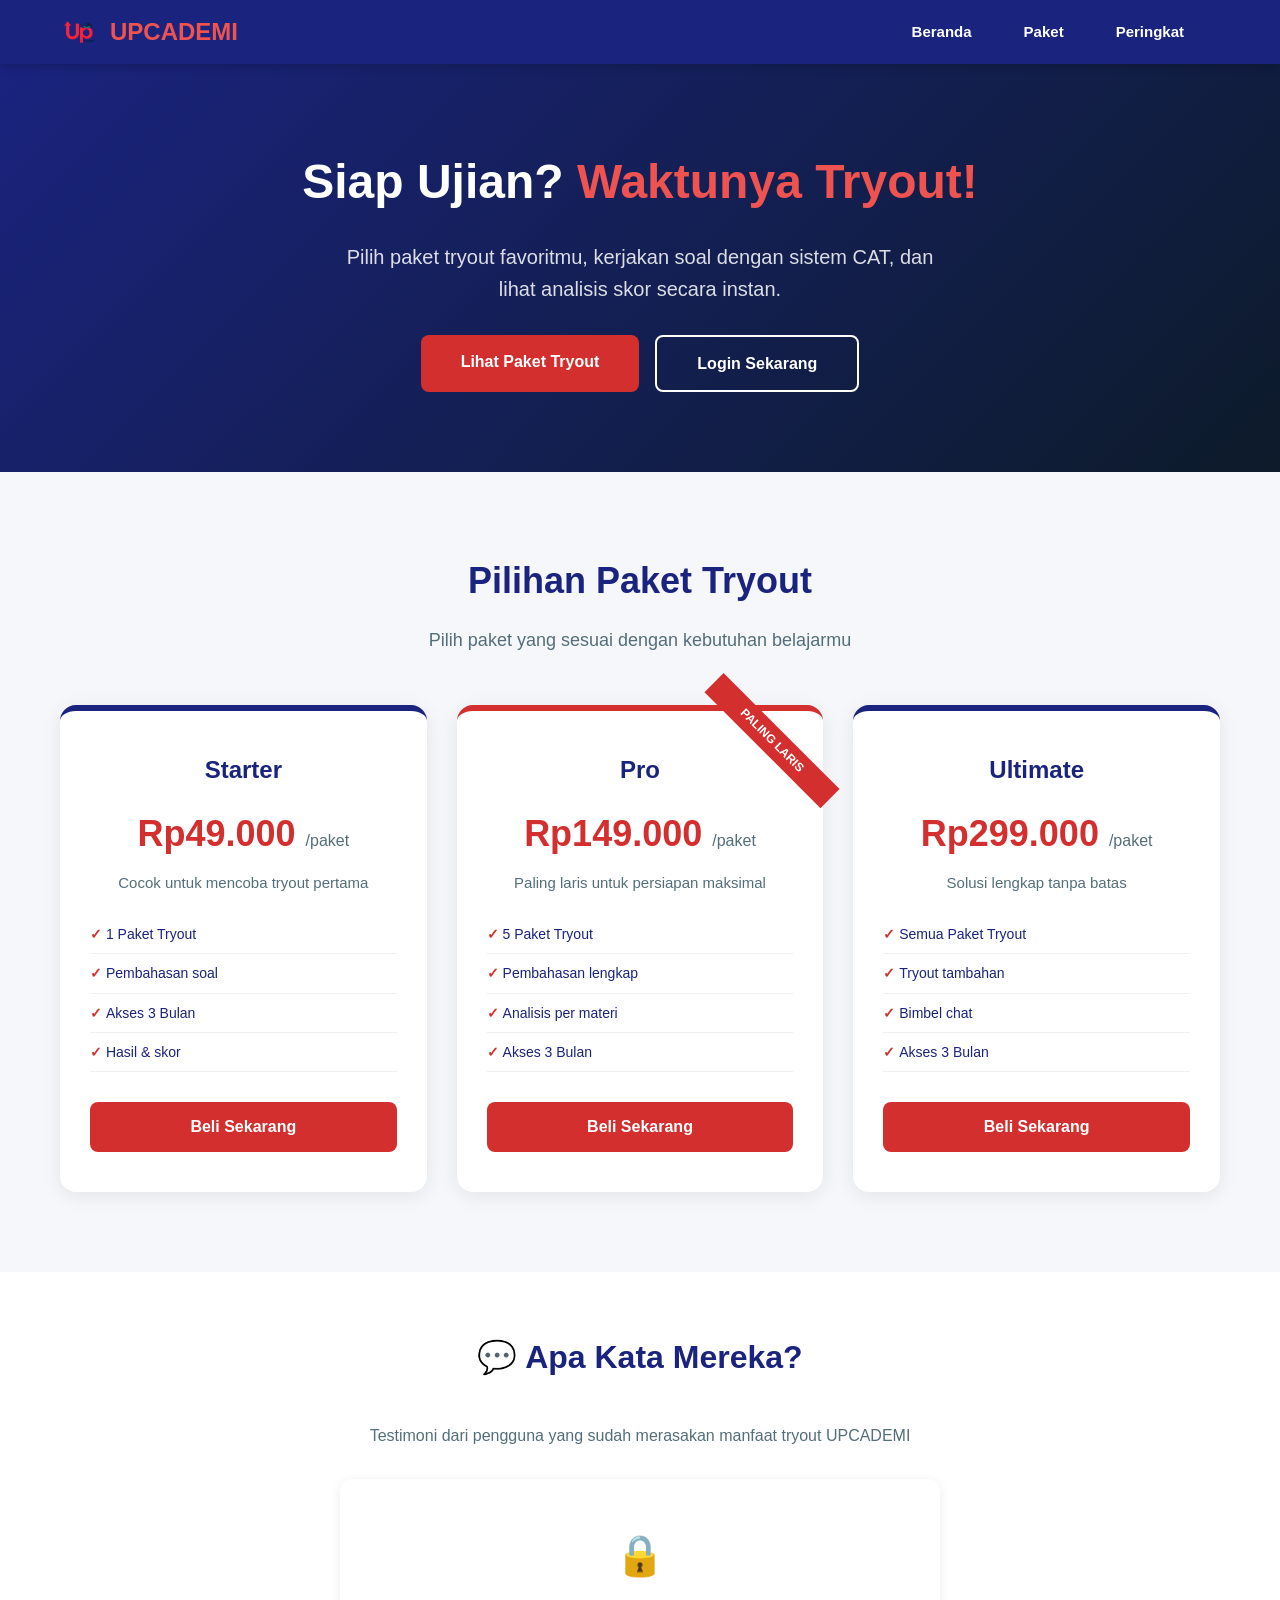
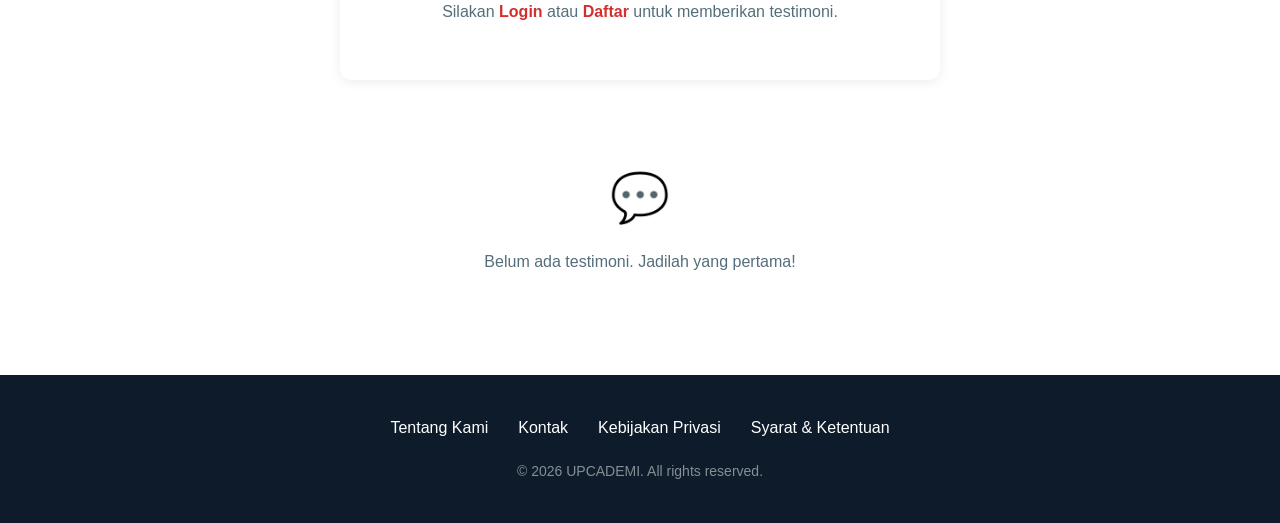
==== index.html @ 49f69860 "Update index.html" ====
<!DOCTYPE html>
<html lang="id">
<head>
    <meta charset="UTF-8">
    <meta name="viewport" content="width=device-width, initial-scale=1.0">
    <title>UPCADEMI - Tryout Online</title>
    <link rel="stylesheet" href="css/style.css">
</head>
<body>

    <!-- ===== NAVBAR ===== -->
    <nav class="navbar">
        <div class="container">
            <a href="index.html" class="logo">
                <img src="assets/images/logo.png" alt="UPCADEMI" style="height: 40px;">
                <span>UPCADEMI</span>
            </a>
            <div class="hamburger" onclick="toggleMenu()">
                <span></span>
                <span></span>
                <span></span>
            </div>
            <div class="nav-menu" id="navMenu">
                <a href="index.html">Beranda</a>
                <a href="packages.html">Paket</a>
                <a href="leaderboard.html">Peringkat</a>
                <div id="navbarLogin">
                    <!-- Diisi oleh JavaScript -->
                </div>
            </div>
        </div>
    </nav>

    <!-- ===== HERO SECTION ===== -->
    <section class="hero">
        <div class="container">
            <h1>Siap Ujian? <span>Waktunya Tryout!</span></h1>
            <p>Pilih paket tryout favoritmu, kerjakan soal dengan sistem CAT, dan lihat analisis skor secara instan.</p>
            <div class="hero-buttons">
                <a href="packages.html" class="btn-primary">Lihat Paket Tryout</a>
                <a href="login.html" class="btn-secondary">Login Sekarang</a>
            </div>
        </div>
    </section>

    <!-- ===== PAKET TRYOUT ===== -->
    <section class="packages" id="packages">
        <div class="container">
            <h2>Pilihan Paket Tryout</h2>
            <p class="subtitle">Pilih paket yang sesuai dengan kebutuhan belajarmu</p>

            <div class="package-grid">
                <div class="package-card">
                    <div class="package-name">Starter</div>
                    <div class="package-price">Rp49.000 <small>/paket</small></div>
                    <p class="package-desc">Cocok untuk mencoba tryout pertama</p>
                    <ul class="package-features">
                        <li>1 Paket Tryout</li>
                        <li>Pembahasan soal</li>
                        <li>Akses 3 Bulan</li>
                        <li>Hasil & skor</li>
                    </ul>
                    <a href="checkout.html?paket=starter" class="btn-buy">Beli Sekarang</a>
                </div>

                <div class="package-card popular">
                    <div class="badge-popular">Paling Laris</div>
                    <div class="package-name">Pro</div>
                    <div class="package-price">Rp149.000 <small>/paket</small></div>
                    <p class="package-desc">Paling laris untuk persiapan maksimal</p>
                    <ul class="package-features">
                        <li>5 Paket Tryout</li>
                        <li>Pembahasan lengkap</li>
                        <li>Analisis per materi</li>
                        <li>Akses 3 Bulan</li>
                    </ul>
                    <a href="checkout.html?paket=pro" class="btn-buy">Beli Sekarang</a>
                </div>

                <div class="package-card">
                    <div class="package-name">Ultimate</div>
                    <div class="package-price">Rp299.000 <small>/paket</small></div>
                    <p class="package-desc">Solusi lengkap tanpa batas</p>
                    <ul class="package-features">
                        <li>Semua Paket Tryout</li>
                        <li>Tryout tambahan</li>
                        <li>Bimbel chat</li>
                        <li>Akses 3 Bulan</li>
                    </ul>
                    <a href="checkout.html?paket=ultimate" class="btn-buy">Beli Sekarang</a>
                </div>
            </div>
        </div>
    </section>

    <!-- ===== KOMENTAR ===== -->
    <section class="testimonials" id="testimoniSection">
        <div class="container">
            <h2>💬 Apa Kata Mereka?</h2>
            <p class="subtitle" style="text-align:center; color:var(--text-gray); margin-bottom:30px;">
                Testimoni dari pengguna yang sudah merasakan manfaat tryout UPCADEMI
            </p>

            <div id="formKomentarWrapper" style="max-width:600px; margin:0 auto 40px; background:var(--white); padding:24px; border-radius:12px; box-shadow:0 2px 12px rgba(0,0,0,0.08);">
                <div id="komentarLoginWarning" style="text-align:center; padding:20px 0;">
                    <div style="font-size:40px; margin-bottom:12px;">🔒</div>
                    <p style="color:var(--text-gray); margin-bottom:12px;">
                        Silakan <a href="login.html" style="color:var(--red); font-weight:700;">Login</a> 
                        atau <a href="register.html" style="color:var(--red); font-weight:700;">Daftar</a> 
                        untuk memberikan testimoni.
                    </p>
                </div>

                <div id="komentarFormIsi" style="display:none;">
                    <h4 style="color:var(--navy); margin-bottom:12px;">📝 Kirim Testimoni</h4>
                    <form id="formKomentar" onsubmit="return submitKomentar(event)">
                        <div style="margin-bottom:12px;">
                            <input type="text" id="komentarNama" placeholder="Nama Anda" required style="width:100%; padding:10px 14px; border:2px solid #E0E0E0; border-radius:8px; font-size:14px;">
                        </div>
                        <div style="margin-bottom:12px;">
                            <textarea id="komentarText" placeholder="Tulis pengalaman Anda menggunakan tryout UPCADEMI..." required style="width:100%; padding:10px 14px; border:2px solid #E0E0E0; border-radius:8px; font-size:14px; min-height:80px; resize:vertical;"></textarea>
                        </div>
                        <button type="submit" style="padding:10px 32px; background:var(--red); color:var(--white); border:none; border-radius:8px; font-weight:700; cursor:pointer;">📤 Kirim Testimoni</button>
                    </form>
                    <div id="komentarAlert" style="margin-top:12px; display:none; padding:10px 16px; border-radius:8px;"></div>
                </div>
            </div>

            <div id="daftarKomentar" style="max-width:700px; margin:0 auto;"></div>
        </div>
    </section>

    <!-- ===== FOOTER ===== -->
    <footer class="footer">
        <div class="container">
            <div class="footer-links">
                <a href="tentang.html">Tentang Kami</a>
                <a href="kontak.html">Kontak</a>
                <a href="privasi.html">Kebijakan Privasi</a>
                <a href="syarat.html">Syarat & Ketentuan</a>
            </div>
            <div class="copyright">&copy; 2026 UPCADEMI. All rights reserved.</div>
        </div>
    </footer>

    <script src="js/script.js"></script>
    <script>
        // ===== UPDATE NAVBAR =====
        function updateNavbar() {
            const container = document.getElementById('navbarLogin');
            if (!container) return;

            const isAdmin = localStorage.getItem('isAdmin') === 'true';
            const isLoggedIn = localStorage.getItem('userEmail') !== null;

            if (isLoggedIn) {
                if (isAdmin) {
                    container.innerHTML = `
                        <a href="dashboard-admin.html" style="background: rgba(255,255,255,0.15);">Admin</a>
                        <a href="#" onclick="logout()" class="btn-login">Logout</a>
                    `;
                } else {
                    container.innerHTML = `
                        <a href="dashboard-user.html" style="background: rgba(255,255,255,0.15);">Dashboard</a>
                        <a href="#" onclick="logout()" class="btn-login">Logout</a>
                    `;
                }
            } else {
                container.innerHTML = `
                    <a href="register.html" class="btn-register">Daftar</a>
                    <a href="login.html" class="btn-login">Login</a>
                `;
            }
        }

        function logout() {
    if (confirm('Yakin ingin logout?')) {
        localStorage.removeItem('isAdmin');
        localStorage.removeItem('userEmail');
        localStorage.removeItem('userName');
        // Tambahkan ini untuk hapus semua data komentar/riwayat (opsional)
        // localStorage.clear();
        window.location.href = 'index.html';
        function logout() {
    if (confirm('Yakin ingin logout?')) {
        localStorage.clear(); // <-- ini bersihin SEMUA data
        window.location.href = 'index.html';
    }
}
    }
}
    </script>

</body>
</html>
---- css/style.css ----
/* ===== RESET & VARIABEL ===== */
* {
    margin: 0;
    padding: 0;
    box-sizing: border-box;
}

:root {
    --navy: #1A237E;
    --navy-dark: #0D1B2A;
    --navy-light: #283593;
    --red: #D32F2F;
    --red-light: #EF5350;
    --red-dark: #B71C1C;
    --white: #FFFFFF;
    --gray-bg: #F5F7FA;
    --text-dark: #1A237E;
    --text-gray: #546E7A;
    --green: #2E7D32;
    --green-light: #66BB6A;
}

body {
    font-family: 'Segoe UI', Tahoma, Geneva, Verdana, sans-serif;
    background-color: var(--gray-bg);
    color: var(--text-dark);
    line-height: 1.6;
}

a {
    text-decoration: none;
    color: inherit;
}

.container {
    max-width: 1200px;
    margin: 0 auto;
    padding: 0 20px;
}

/* ===== NAVBAR ===== */
.navbar {
    background-color: var(--navy);
    padding: 12px 0;
    position: sticky;
    top: 0;
    z-index: 1000;
    box-shadow: 0 2px 10px rgba(0, 0, 0, 0.2);
}

.navbar .container {
    display: flex;
    justify-content: space-between;
    align-items: center;
}

.logo {
    display: flex;
    align-items: center;
    gap: 10px;
    font-size: 24px;
    font-weight: 700;
    color: var(--white);
}

.logo img {
    height: 40px;
}

.logo span {
    color: var(--red-light);
}

.nav-menu {
    display: flex;
    align-items: center;
    gap: 20px;
}

.nav-menu a {
    color: var(--white);
    font-weight: 600;
    transition: 0.3s;
    padding: 8px 16px;
    border-radius: 6px;
    font-size: 15px;
}

.nav-menu a:hover {
    background-color: rgba(255, 255, 255, 0.15);
}

.btn-login {
    background-color: var(--red);
    padding: 8px 24px;
    border-radius: 6px;
    font-weight: 600;
    color: var(--white) !important;
    transition: 0.3s;
}

.btn-login:hover {
    background-color: var(--red-dark) !important;
    transform: scale(1.05);
}

.btn-register {
    border: 2px solid var(--white);
    padding: 8px 24px;
    border-radius: 6px;
    font-weight: 600;
    color: var(--white) !important;
    transition: 0.3s;
}

.btn-register:hover {
    background-color: var(--white);
    color: var(--navy) !important;
}

/* Hamburger Mobile */
.hamburger {
    display: none;
    flex-direction: column;
    cursor: pointer;
    gap: 5px;
    padding: 5px;
}

.hamburger span {
    width: 28px;
    height: 3px;
    background-color: var(--white);
    border-radius: 3px;
    transition: 0.3s;
}

/* ===== HERO ===== */
.hero {
    background: linear-gradient(135deg, var(--navy) 0%, var(--navy-dark) 100%);
    color: var(--white);
    padding: 80px 0;
    text-align: center;
}

.hero h1 {
    font-size: 48px;
    margin-bottom: 20px;
    font-weight: 800;
}

.hero h1 span {
    color: var(--red-light);
}

.hero p {
    font-size: 20px;
    max-width: 600px;
    margin: 0 auto 30px;
    color: rgba(255, 255, 255, 0.85);
}

.hero-buttons {
    display: flex;
    gap: 16px;
    justify-content: center;
    flex-wrap: wrap;
}

.btn-primary {
    background-color: var(--red);
    color: var(--white);
    padding: 14px 40px;
    border-radius: 8px;
    font-weight: 700;
    font-size: 16px;
    transition: 0.3s;
    display: inline-block;
    border: none;
    cursor: pointer;
}

.btn-primary:hover {
    background-color: var(--red-dark);
    transform: translateY(-3px);
    box-shadow: 0 8px 25px rgba(211, 47, 47, 0.4);
}

.btn-secondary {
    background-color: transparent;
    color: var(--white);
    padding: 14px 40px;
    border-radius: 8px;
    font-weight: 700;
    font-size: 16px;
    transition: 0.3s;
    display: inline-block;
    border: 2px solid var(--white);
}

.btn-secondary:hover {
    background-color: var(--white);
    color: var(--navy);
    transform: translateY(-3px);
}

/* ===== PAKET ===== */
.packages {
    padding: 80px 0;
}

.packages h2 {
    text-align: center;
    font-size: 36px;
    margin-bottom: 16px;
    color: var(--navy);
}

.packages .subtitle {
    text-align: center;
    color: var(--text-gray);
    margin-bottom: 50px;
    font-size: 18px;
}

.package-grid {
    display: grid;
    grid-template-columns: repeat(3, 1fr);
    gap: 30px;
}

.package-card {
    background: var(--white);
    border-radius: 16px;
    padding: 40px 30px;
    box-shadow: 0 4px 20px rgba(0, 0, 0, 0.08);
    transition: 0.3s;
    text-align: center;
    border-top: 6px solid var(--navy);
    position: relative;
}

.package-card:hover {
    transform: translateY(-8px);
    box-shadow: 0 12px 40px rgba(0, 0, 0, 0.15);
}

.package-card.popular {
    border-top-color: var(--red);
}

.badge-popular {
    position: absolute;
    top: 16px;
    right: -30px;
    background: var(--red);
    color: white;
    padding: 4px 40px;
    font-size: 12px;
    font-weight: 700;
    transform: rotate(45deg);
    text-transform: uppercase;
}

.package-name {
    font-size: 24px;
    font-weight: 700;
    color: var(--navy);
    margin-bottom: 8px;
}

.package-price {
    font-size: 36px;
    font-weight: 800;
    color: var(--red);
    margin: 16px 0 8px;
}

.package-price small {
    font-size: 16px;
    font-weight: 400;
    color: var(--text-gray);
}

.package-desc {
    color: var(--text-gray);
    margin-bottom: 20px;
    font-size: 15px;
}

.package-features {
    list-style: none;
    text-align: left;
    margin-bottom: 30px;
    padding: 0;
}

.package-features li {
    padding: 8px 0;
    border-bottom: 1px solid #f0f0f0;
    color: var(--text-dark);
    font-size: 14px;
}

.package-features li::before {
    content: "✓ ";
    color: var(--red);
    font-weight: 700;
}

.btn-buy {
    display: inline-block;
    background-color: var(--red);
    color: var(--white);
    padding: 12px 40px;
    border-radius: 8px;
    font-weight: 700;
    transition: 0.3s;
    width: 100%;
    border: none;
    cursor: pointer;
    font-size: 16px;
}

.btn-buy:hover {
    background-color: var(--red-dark);
    transform: scale(1.02);
}

/* ===== TESTIMONI ===== */
.testimonials {
    padding: 60px 0;
    background: var(--white);
}

.testimonials h2 {
    text-align: center;
    font-size: 32px;
    margin-bottom: 40px;
    color: var(--navy);
}

.testimonial-grid {
    display: grid;
    grid-template-columns: repeat(3, 1fr);
    gap: 30px;
}

.testimonial-card {
    background: var(--gray-bg);
    padding: 30px;
    border-radius: 12px;
    text-align: center;
}

.testimonial-card p {
    font-style: italic;
    margin-bottom: 16px;
    color: var(--text-dark);
}

.testimonial-card .user {
    font-weight: 700;
    color: var(--navy);
}

/* ===== FOOTER ===== */
.footer {
    background-color: var(--navy-dark);
    color: rgba(255, 255, 255, 0.7);
    padding: 40px 0;
    text-align: center;
}

.footer-links {
    display: flex;
    justify-content: center;
    gap: 30px;
    flex-wrap: wrap;
    margin-bottom: 20px;
}

.footer-links a {
    color: var(--white);
    transition: 0.3s;
}

.footer-links a:hover {
    color: var(--red-light);
}

.copyright {
    font-size: 14px;
    color: rgba(255, 255, 255, 0.5);
}

/* ===== RESPONSIF ===== */
@media (max-width: 992px) {
    .package-grid,
    .testimonial-grid {
        grid-template-columns: repeat(2, 1fr);
    }

    .hero h1 {
        font-size: 36px;
    }
}

@media (max-width: 768px) {
    .nav-menu {
        display: none;
        flex-direction: column;
        position: absolute;
        top: 70px;
        left: 0;
        right: 0;
        background-color: var(--navy);
        padding: 20px;
        gap: 12px;
        box-shadow: 0 10px 20px rgba(0, 0, 0, 0.2);
    }

    .nav-menu.active {
        display: flex;
    }

    .hamburger {
        display: flex;
    }

    .hero h1 {
        font-size: 28px;
    }

    .hero p {
        font-size: 16px;
        padding: 0 20px;
    }

    .hero-buttons {
        flex-direction: column;
        align-items: center;
    }

    .btn-primary,
    .btn-secondary {
        width: 80%;
        text-align: center;
    }

    .package-grid,
    .testimonial-grid {
        grid-template-columns: 1fr;
        max-width: 400px;
        margin: 0 auto;
    }

    .packages h2 {
        font-size: 28px;
    }
}

@media (max-width: 480px) {
    .hero {
        padding: 50px 0;
    }

    .hero h1 {
        font-size: 24px;
    }

    .package-card {
        padding: 30px 20px;
    }

    .package-price {
        font-size: 30px;
    }
}
/* ===== KOMENTAR/TESTIMONI ===== */
.komentar-item {
    background: var(--white);
    padding: 20px 24px;
    border-radius: 12px;
    box-shadow: 0 2px 12px rgba(0,0,0,0.06);
    margin-bottom: 16px;
    border-left: 4px solid var(--navy);
    transition: 0.3s;
}

.komentar-item:hover {
    box-shadow: 0 4px 20px rgba(0,0,0,0.1);
}

.komentar-item .komentar-header {
    display: flex;
    justify-content: space-between;
    align-items: center;
    margin-bottom: 8px;
    flex-wrap: wrap;
    gap: 8px;
}

.komentar-item .komentar-nama {
    font-weight: 700;
    color: var(--navy);
    font-size: 16px;
}

.komentar-item .komentar-badge {
    font-size: 11px;
    background: #E8F5E9;
    color: var(--green);
    padding: 2px 12px;
    border-radius: 12px;
    font-weight: 600;
}

.komentar-item .komentar-tanggal {
    font-size: 12px;
    color: var(--text-gray);
}

.komentar-item .komentar-teks {
    font-size: 15px;
    line-height: 1.7;
    color: var(--text-dark);
}

.komentar-item .komentar-teks::before {
    content: '"';
    color: var(--navy-light);
    font-size: 24px;
    font-weight: 700;
    opacity: 0.3;
    margin-right: 4px;
}

.komentar-item .komentar-teks::after {
    content: '"';
    color: var(--navy-light);
    font-size: 24px;
    font-weight: 700;
    opacity: 0.3;
    margin-left: 4px;
}

.komentar-empty {
    text-align: center;
    padding: 40px 20px;
    color: var(--text-gray);
}

.komentar-empty .icon {
    font-size: 48px;
    margin-bottom: 12px;
}
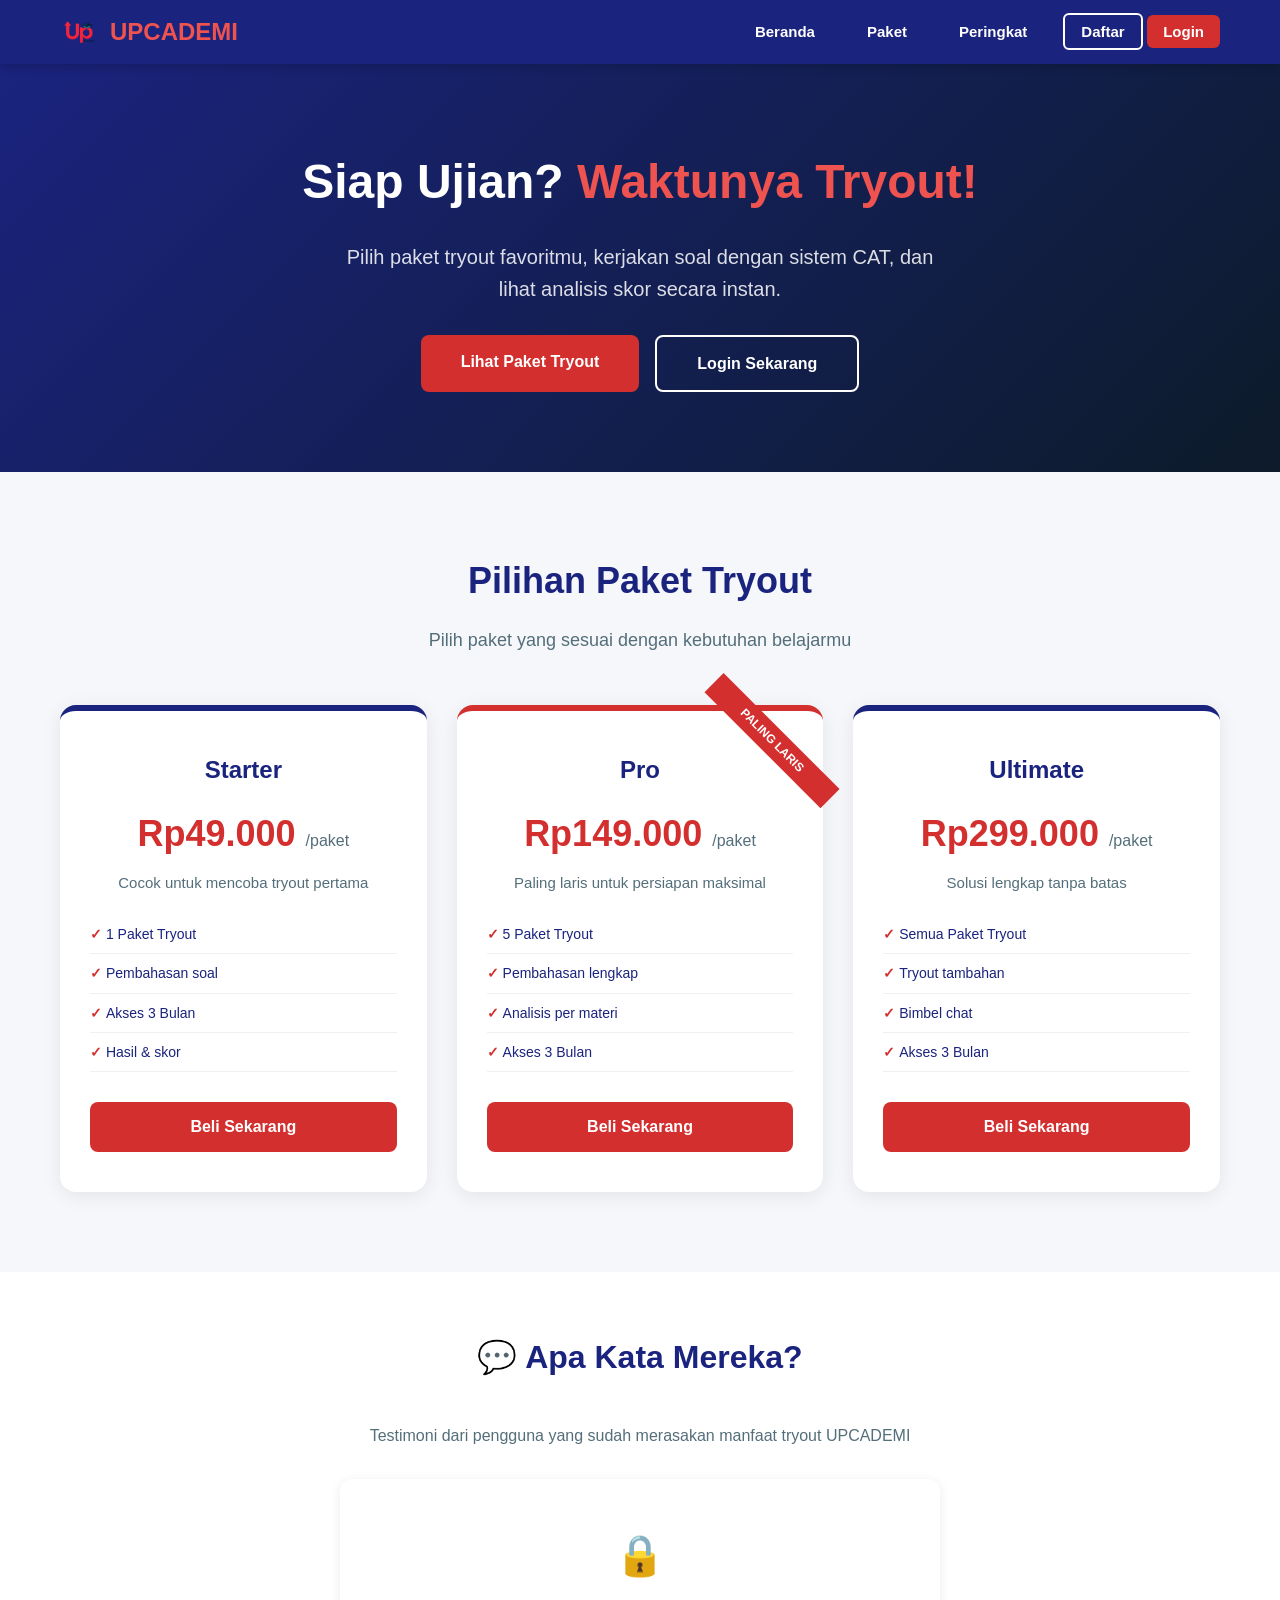
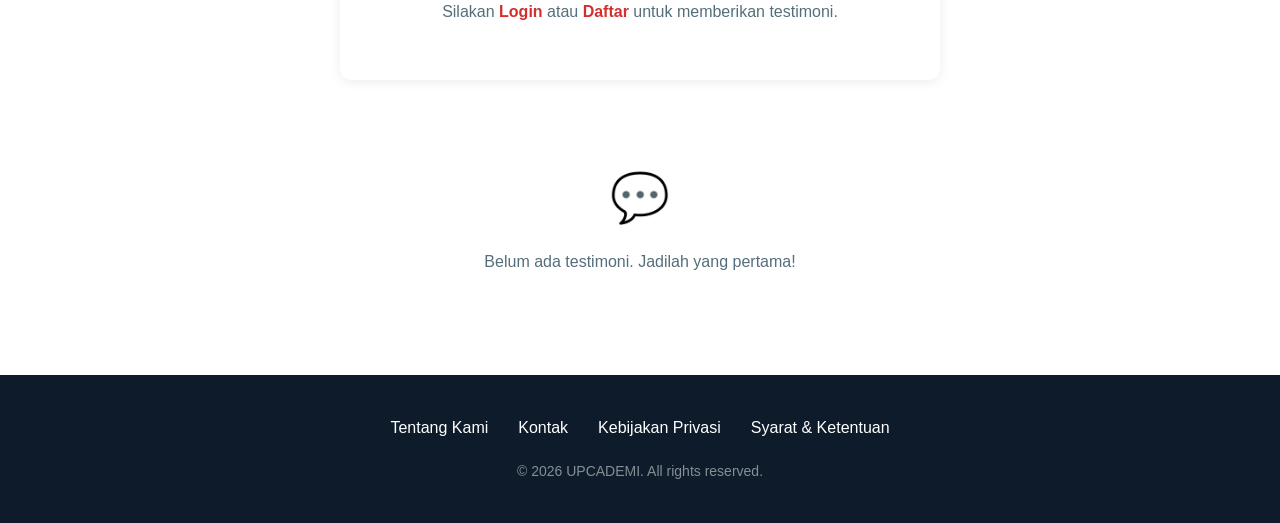
==== commit 5cccfc87: "Update index.html" ====
--- a/index.html
+++ b/index.html
@@ -174,21 +174,25 @@
         }
 
         function logout() {
-    if (confirm('Yakin ingin logout?')) {
-        localStorage.removeItem('isAdmin');
-        localStorage.removeItem('userEmail');
-        localStorage.removeItem('userName');
-        // Tambahkan ini untuk hapus semua data komentar/riwayat (opsional)
-        // localStorage.clear();
-        window.location.href = 'index.html';
-        function logout() {
-    if (confirm('Yakin ingin logout?')) {
-        localStorage.clear(); // <-- ini bersihin SEMUA data
-        window.location.href = 'index.html';
-    }
-}
-    }
-}
+            if (confirm('Yakin ingin logout?')) {
+                localStorage.removeItem('isAdmin');
+                localStorage.removeItem('userEmail');
+                localStorage.removeItem('userName');
+                window.location.href = 'index.html';
+            }
+        }
+
+        // ===== DENGARKAN PERUBAHAN LOCALSTORAGE =====
+        window.addEventListener('storage', function(e) {
+            if (e.key === 'isAdmin' || e.key === 'userEmail') {
+                updateNavbar();
+            }
+        });
+
+        // ===== JALANKAN SAAT HALAMAN LOAD =====
+        document.addEventListener('DOMContentLoaded', function() {
+            updateNavbar();
+        });
     </script>
 
 </body>
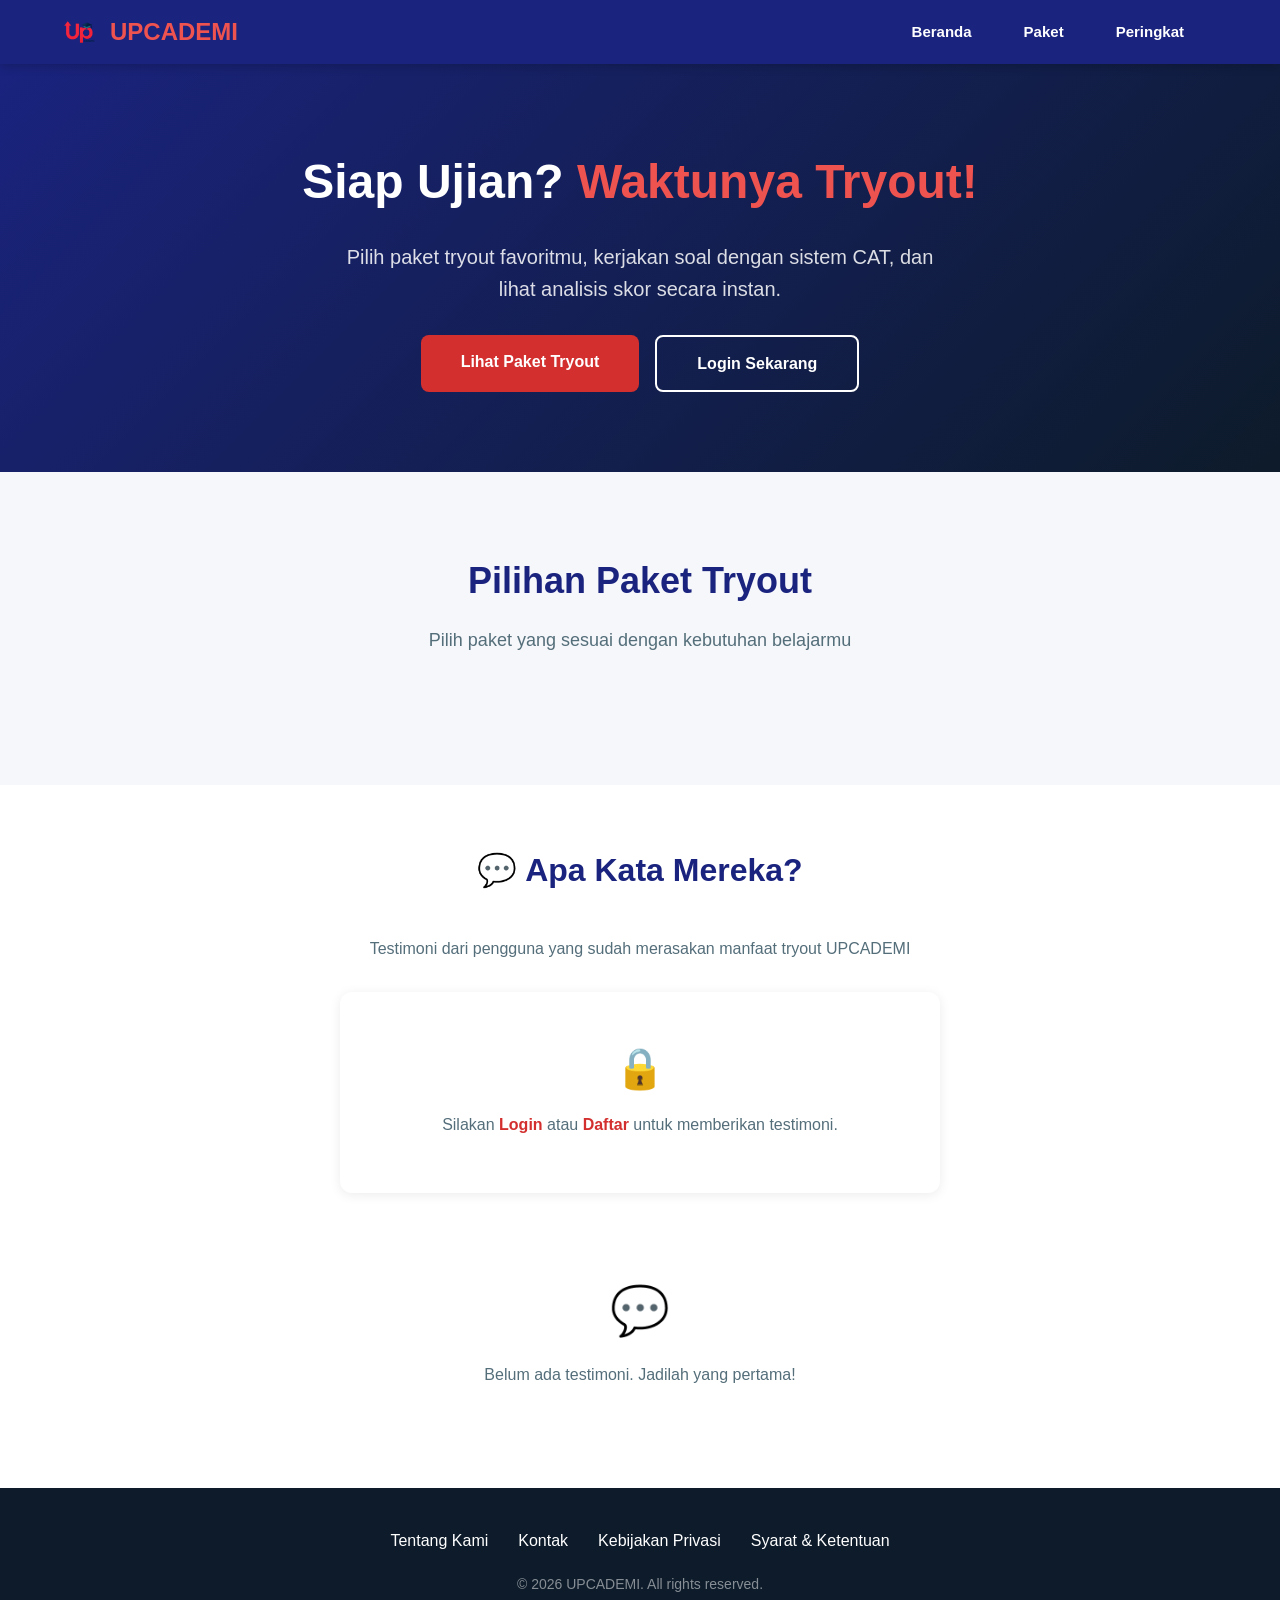
==== commit 18c404be: "Update index.html" ====
--- a/index.html
+++ b/index.html
@@ -44,55 +44,16 @@
     </section>
 
     <!-- ===== PAKET TRYOUT ===== -->
-    <section class="packages" id="packages">
-        <div class="container">
-            <h2>Pilihan Paket Tryout</h2>
-            <p class="subtitle">Pilih paket yang sesuai dengan kebutuhan belajarmu</p>
-
-            <div class="package-grid">
-                <div class="package-card">
-                    <div class="package-name">Starter</div>
-                    <div class="package-price">Rp49.000 <small>/paket</small></div>
-                    <p class="package-desc">Cocok untuk mencoba tryout pertama</p>
-                    <ul class="package-features">
-                        <li>1 Paket Tryout</li>
-                        <li>Pembahasan soal</li>
-                        <li>Akses 3 Bulan</li>
-                        <li>Hasil & skor</li>
-                    </ul>
-                    <a href="checkout.html?paket=starter" class="btn-buy">Beli Sekarang</a>
-                </div>
-
-                <div class="package-card popular">
-                    <div class="badge-popular">Paling Laris</div>
-                    <div class="package-name">Pro</div>
-                    <div class="package-price">Rp149.000 <small>/paket</small></div>
-                    <p class="package-desc">Paling laris untuk persiapan maksimal</p>
-                    <ul class="package-features">
-                        <li>5 Paket Tryout</li>
-                        <li>Pembahasan lengkap</li>
-                        <li>Analisis per materi</li>
-                        <li>Akses 3 Bulan</li>
-                    </ul>
-                    <a href="checkout.html?paket=pro" class="btn-buy">Beli Sekarang</a>
-                </div>
-
-                <div class="package-card">
-                    <div class="package-name">Ultimate</div>
-                    <div class="package-price">Rp299.000 <small>/paket</small></div>
-                    <p class="package-desc">Solusi lengkap tanpa batas</p>
-                    <ul class="package-features">
-                        <li>Semua Paket Tryout</li>
-                        <li>Tryout tambahan</li>
-                        <li>Bimbel chat</li>
-                        <li>Akses 3 Bulan</li>
-                    </ul>
-                    <a href="checkout.html?paket=ultimate" class="btn-buy">Beli Sekarang</a>
-                </div>
-            </div>
-        </div>
-    </section>
-
+<section class="packages" id="packages">
+    <div class="container">
+        <h2>Pilihan Paket Tryout</h2>
+        <p class="subtitle">Pilih paket yang sesuai dengan kebutuhan belajarmu</p>
+        <div class="package-grid" id="packageGrid">
+            <!-- Paket akan di-generate oleh JavaScript dari localStorage -->
+        </div>
+    </div>
+</section>
+                  
     <!-- ===== KOMENTAR ===== -->
     <section class="testimonials" id="testimoniSection">
         <div class="container">
@@ -145,7 +106,10 @@
 
     <script src="js/script.js"></script>
     <script>
-        // ===== UPDATE NAVBAR =====
+        // ============================================================
+        // ===== UPDATE NAVBAR (BERDASARKAN STATUS LOGIN) =====
+        // ============================================================
+
         function updateNavbar() {
             const container = document.getElementById('navbarLogin');
             if (!container) return;
@@ -173,27 +137,87 @@
             }
         }
 
+        // ============================================================
+        // ===== LOGOUT =====
+        // ============================================================
+
         function logout() {
             if (confirm('Yakin ingin logout?')) {
                 localStorage.removeItem('isAdmin');
                 localStorage.removeItem('userEmail');
                 localStorage.removeItem('userName');
+                localStorage.setItem('logoutEvent', Date.now());
                 window.location.href = 'index.html';
             }
         }
 
-        // ===== DENGARKAN PERUBAHAN LOCALSTORAGE =====
+        // ============================================================
+        // ===== DENGARKAN PERUBAHAN LOGOUT DARI HALAMAN LAIN =====
+        // ============================================================
+
         window.addEventListener('storage', function(e) {
-            if (e.key === 'isAdmin' || e.key === 'userEmail') {
+            if (e.key === 'logoutEvent' || e.key === 'userEmail' || e.key === 'isAdmin') {
+                console.log('🔄 Terdeteksi perubahan login, update navbar...');
                 updateNavbar();
             }
         });
 
+        // ============================================================
         // ===== JALANKAN SAAT HALAMAN LOAD =====
+        // ============================================================
+
         document.addEventListener('DOMContentLoaded', function() {
             updateNavbar();
+            if (localStorage.getItem('logoutEvent')) {
+                localStorage.removeItem('logoutEvent');
+            }
         });
-    </script>
+    <script>
+// ===== AMBIL PAKET DARI LOCALSTORAGE =====
+function renderPaketBeranda() {
+    const container = document.getElementById('packageGrid');
+    if (!container) return;
+
+    const paket = JSON.parse(localStorage.getItem('paketUpcademi') || '[]');
+
+    if (paket.length === 0) {
+        container.innerHTML = `
+            <div style="grid-column: 1/-1; text-align:center; padding:40px; color:var(--text-gray);">
+                📭 Belum ada paket tryout. Silakan tambahkan paket di dashboard admin.
+            </div>
+        `;
+        return;
+    }
+
+    // Tampilkan maksimal 3 paket di beranda
+    const tampil = paket.slice(0, 3);
+
+    container.innerHTML = tampil.map((item, index) => {
+        const isPopular = index === 0 ? 'popular' : '';
+        const badgePopular = index === 0 ? '<div class="badge-popular">Paling Laris</div>' : '';
+        const features = item.features ? item.features.split(',').map(f => `<li>${f.trim()}</li>`).join('') : '';
+
+        return `
+            <div class="package-card ${isPopular}">
+                ${badgePopular}
+                <div class="package-name">${item.name}</div>
+                <div class="package-price">Rp${item.price} <small>/paket</small></div>
+                <p class="package-desc">${item.description || 'Paket tryout terbaik untuk persiapan ujian'}</p>
+                <ul class="package-features">
+                    ${features}
+                    <li>Akses ${item.duration}</li>
+                </ul>
+                <a href="checkout.html?paket=${item.id}" class="btn-buy">Beli Sekarang</a>
+            </div>
+        `;
+    }).join('');
+}
+
+// Jalankan saat halaman load
+document.addEventListener('DOMContentLoaded', function() {
+    renderPaketBeranda();
+});
+</script>
 
 </body>
 </html>
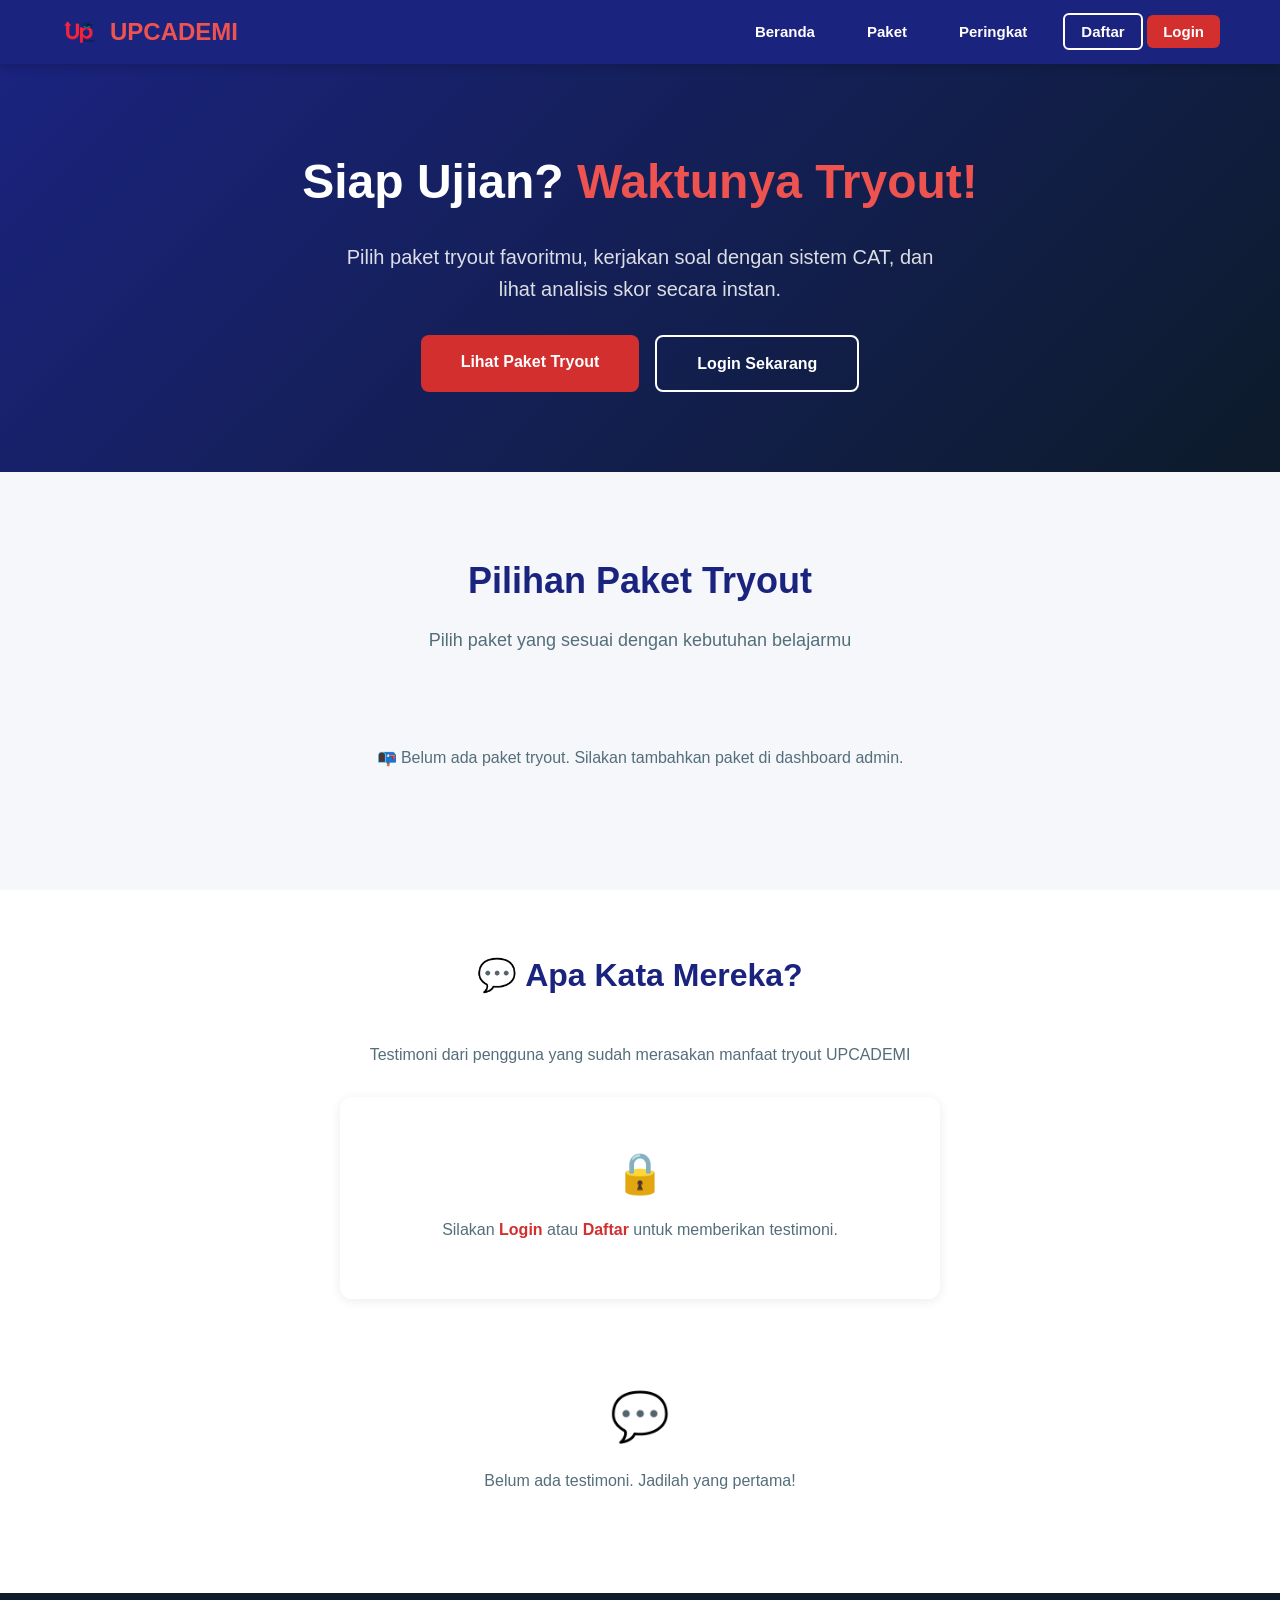
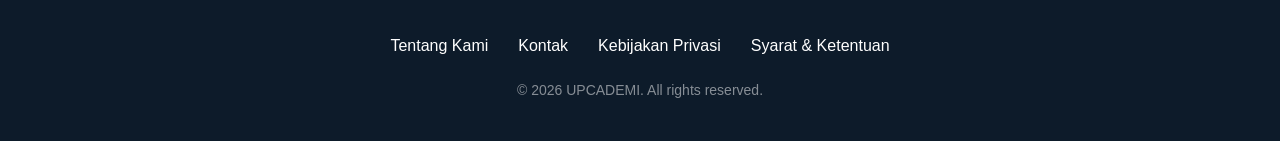
==== commit fc66f331: "Update index.html" ====
--- a/index.html
+++ b/index.html
@@ -24,14 +24,12 @@
                 <a href="index.html">Beranda</a>
                 <a href="packages.html">Paket</a>
                 <a href="leaderboard.html">Peringkat</a>
-                <div id="navbarLogin">
-                    <!-- Diisi oleh JavaScript -->
-                </div>
+                <div id="navbarLogin"></div>
             </div>
         </div>
     </nav>
 
-    <!-- ===== HERO SECTION ===== -->
+    <!-- ===== HERO ===== -->
     <section class="hero">
         <div class="container">
             <h1>Siap Ujian? <span>Waktunya Tryout!</span></h1>
@@ -43,17 +41,15 @@
         </div>
     </section>
 
-    <!-- ===== PAKET TRYOUT ===== -->
-<section class="packages" id="packages">
-    <div class="container">
-        <h2>Pilihan Paket Tryout</h2>
-        <p class="subtitle">Pilih paket yang sesuai dengan kebutuhan belajarmu</p>
-        <div class="package-grid" id="packageGrid">
-            <!-- Paket akan di-generate oleh JavaScript dari localStorage -->
+    <!-- ===== PAKET ===== -->
+    <section class="packages" id="packages">
+        <div class="container">
+            <h2>Pilihan Paket Tryout</h2>
+            <p class="subtitle">Pilih paket yang sesuai dengan kebutuhan belajarmu</p>
+            <div class="package-grid" id="packageGrid"></div>
         </div>
-    </div>
-</section>
-                  
+    </section>
+
     <!-- ===== KOMENTAR ===== -->
     <section class="testimonials" id="testimoniSection">
         <div class="container">
@@ -79,7 +75,7 @@
                             <input type="text" id="komentarNama" placeholder="Nama Anda" required style="width:100%; padding:10px 14px; border:2px solid #E0E0E0; border-radius:8px; font-size:14px;">
                         </div>
                         <div style="margin-bottom:12px;">
-                            <textarea id="komentarText" placeholder="Tulis pengalaman Anda menggunakan tryout UPCADEMI..." required style="width:100%; padding:10px 14px; border:2px solid #E0E0E0; border-radius:8px; font-size:14px; min-height:80px; resize:vertical;"></textarea>
+                            <textarea id="komentarText" placeholder="Tulis pengalaman Anda..." required style="width:100%; padding:10px 14px; border:2px solid #E0E0E0; border-radius:8px; font-size:14px; min-height:80px;"></textarea>
                         </div>
                         <button type="submit" style="padding:10px 32px; background:var(--red); color:var(--white); border:none; border-radius:8px; font-weight:700; cursor:pointer;">📤 Kirim Testimoni</button>
                     </form>
@@ -106,14 +102,47 @@
 
     <script src="js/script.js"></script>
     <script>
-        // ============================================================
-        // ===== UPDATE NAVBAR (BERDASARKAN STATUS LOGIN) =====
-        // ============================================================
+        // ===== RENDER PAKET DARI LOCALSTORAGE =====
+        function renderPaketBeranda() {
+            const container = document.getElementById('packageGrid');
+            if (!container) return;
 
+            const paket = JSON.parse(localStorage.getItem('paketUpcademi') || '[]');
+
+            if (paket.length === 0) {
+                container.innerHTML = `
+                    <div style="grid-column: 1/-1; text-align:center; padding:40px; color:var(--text-gray);">
+                        📭 Belum ada paket tryout. Silakan tambahkan paket di dashboard admin.
+                    </div>
+                `;
+                return;
+            }
+
+            container.innerHTML = paket.map((item, index) => {
+                const isPopular = index === 0 ? 'popular' : '';
+                const badgePopular = index === 0 ? '<div class="badge-popular">Paling Laris</div>' : '';
+                const features = item.features ? item.features.split(',').map(f => `<li>${f.trim()}</li>`).join('') : '';
+
+                return `
+                    <div class="package-card ${isPopular}">
+                        ${badgePopular}
+                        <div class="package-name">${item.name}</div>
+                        <div class="package-price">Rp${item.price} <small>/paket</small></div>
+                        <p class="package-desc">${item.description || 'Paket tryout terbaik untuk persiapan ujian'}</p>
+                        <ul class="package-features">
+                            ${features}
+                            <li>Akses ${item.duration}</li>
+                        </ul>
+                        <a href="checkout.html?paket=${item.id}" class="btn-buy">Beli Sekarang</a>
+                    </div>
+                `;
+            }).join('');
+        }
+
+        // ===== NAVBAR =====
         function updateNavbar() {
             const container = document.getElementById('navbarLogin');
             if (!container) return;
-
             const isAdmin = localStorage.getItem('isAdmin') === 'true';
             const isLoggedIn = localStorage.getItem('userEmail') !== null;
 
@@ -137,87 +166,19 @@
             }
         }
 
-        // ============================================================
-        // ===== LOGOUT =====
-        // ============================================================
-
         function logout() {
             if (confirm('Yakin ingin logout?')) {
                 localStorage.removeItem('isAdmin');
                 localStorage.removeItem('userEmail');
                 localStorage.removeItem('userName');
-                localStorage.setItem('logoutEvent', Date.now());
                 window.location.href = 'index.html';
             }
         }
 
-        // ============================================================
-        // ===== DENGARKAN PERUBAHAN LOGOUT DARI HALAMAN LAIN =====
-        // ============================================================
-
-        window.addEventListener('storage', function(e) {
-            if (e.key === 'logoutEvent' || e.key === 'userEmail' || e.key === 'isAdmin') {
-                console.log('🔄 Terdeteksi perubahan login, update navbar...');
-                updateNavbar();
-            }
-        });
-
-        // ============================================================
-        // ===== JALANKAN SAAT HALAMAN LOAD =====
-        // ============================================================
-
         document.addEventListener('DOMContentLoaded', function() {
             updateNavbar();
-            if (localStorage.getItem('logoutEvent')) {
-                localStorage.removeItem('logoutEvent');
-            }
+            renderPaketBeranda();
         });
-    <script>
-// ===== AMBIL PAKET DARI LOCALSTORAGE =====
-function renderPaketBeranda() {
-    const container = document.getElementById('packageGrid');
-    if (!container) return;
-
-    const paket = JSON.parse(localStorage.getItem('paketUpcademi') || '[]');
-
-    if (paket.length === 0) {
-        container.innerHTML = `
-            <div style="grid-column: 1/-1; text-align:center; padding:40px; color:var(--text-gray);">
-                📭 Belum ada paket tryout. Silakan tambahkan paket di dashboard admin.
-            </div>
-        `;
-        return;
-    }
-
-    // Tampilkan maksimal 3 paket di beranda
-    const tampil = paket.slice(0, 3);
-
-    container.innerHTML = tampil.map((item, index) => {
-        const isPopular = index === 0 ? 'popular' : '';
-        const badgePopular = index === 0 ? '<div class="badge-popular">Paling Laris</div>' : '';
-        const features = item.features ? item.features.split(',').map(f => `<li>${f.trim()}</li>`).join('') : '';
-
-        return `
-            <div class="package-card ${isPopular}">
-                ${badgePopular}
-                <div class="package-name">${item.name}</div>
-                <div class="package-price">Rp${item.price} <small>/paket</small></div>
-                <p class="package-desc">${item.description || 'Paket tryout terbaik untuk persiapan ujian'}</p>
-                <ul class="package-features">
-                    ${features}
-                    <li>Akses ${item.duration}</li>
-                </ul>
-                <a href="checkout.html?paket=${item.id}" class="btn-buy">Beli Sekarang</a>
-            </div>
-        `;
-    }).join('');
-}
-
-// Jalankan saat halaman load
-document.addEventListener('DOMContentLoaded', function() {
-    renderPaketBeranda();
-});
-</script>
-
+    </script>
 </body>
 </html>
